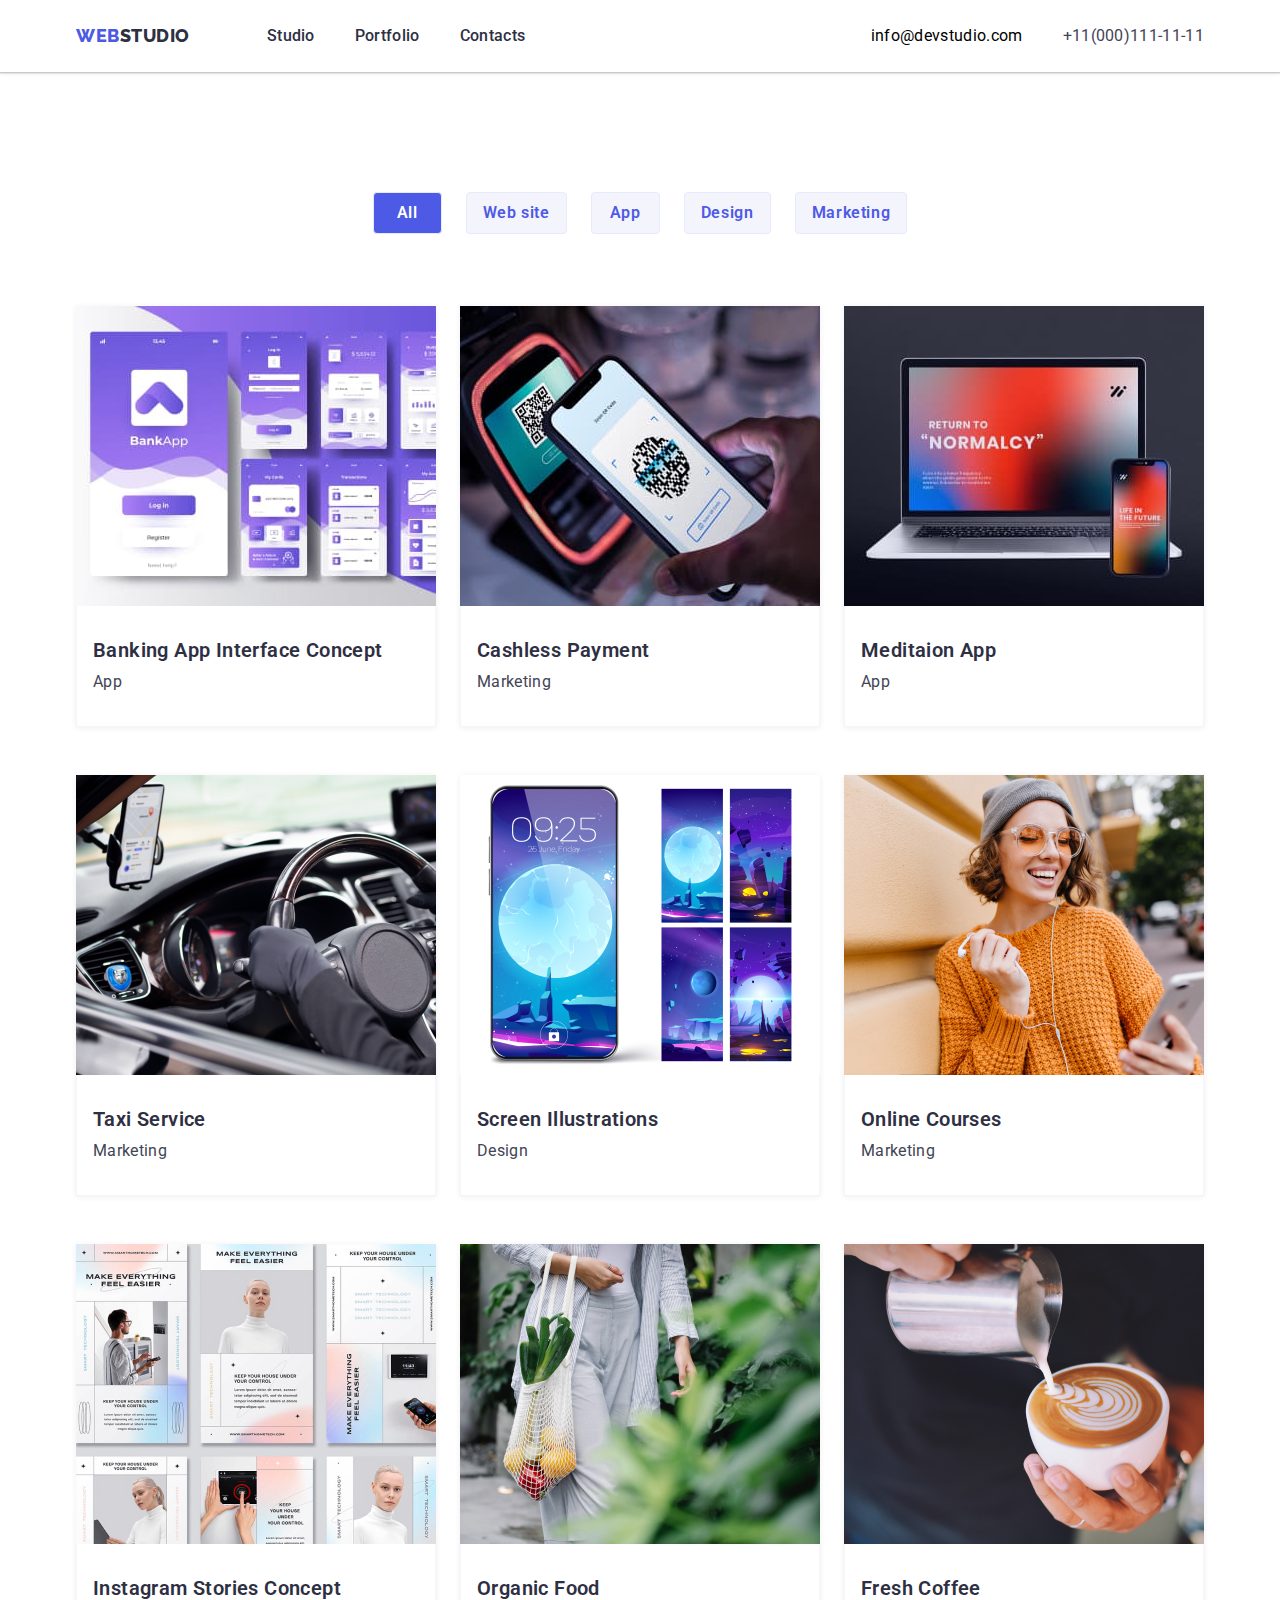
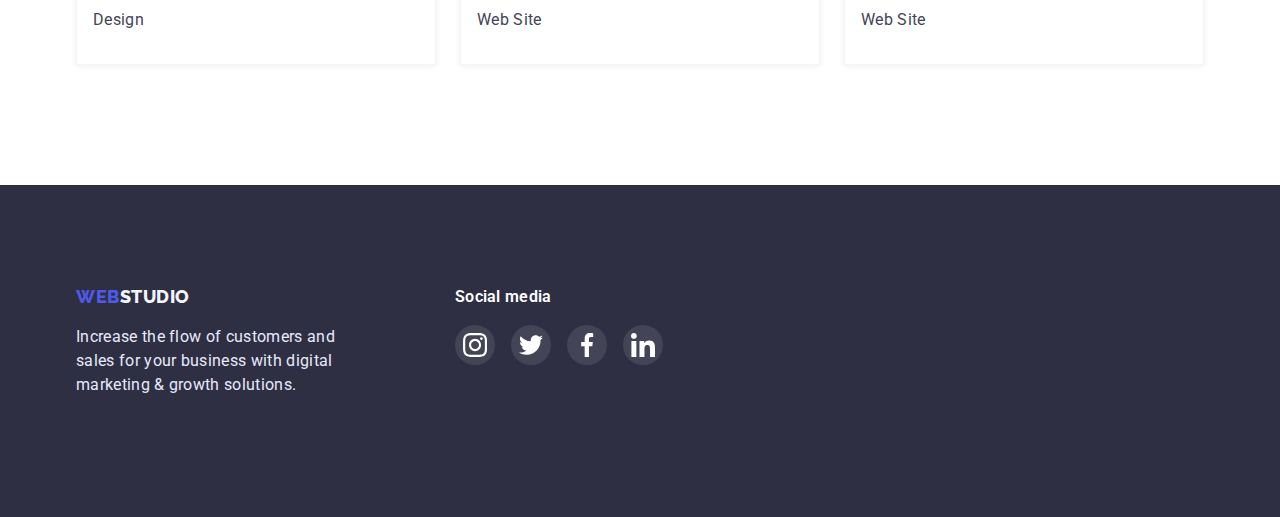
==== Portfolio.html @ 2025ca67 "copy files" ====
<!DOCTYPE html>
<html lang="en">

<head>
    <meta charset="UTF-8">
    <meta http-equiv="X-UA-Compatible" content="IE=edge">
    <meta name="viewport" content="width=device-width, initial-scale=1.0">
    <title>Portfolio</title>
    <link rel="preconnect" href="https://fonts.googleapis.com">
    <link rel="preconnect" href="https://fonts.gstatic.com" crossorigin>
    <link href="https://fonts.googleapis.com/css2?family=Raleway:wght@700&family=Roboto:wght@400;500;700;900&display=swap"
        rel="stylesheet">
        <link rel="stylesheet" href="https://cdn.jsdelivr.net/npm/modern-normalize@1.1.0/modern-normalize.min.css">
    <link rel="stylesheet" href="./style/style.css">
</head>

<body>
<!-- Header -->
    <header class="page-header">
        <div class="container page-header-container">
            <a class="logo link" href="">Web <span class="logo-part">Studio</span> </a>
            <nav class="navigation">
                <ul class="menu">
                    <li class="menu-item list"> <a class="menu-link link" href="./index.html">Studio</a></li>
                    <li class="menu-item list"> <a class="menu-link link" href="./portfolio.html">Portfolio</a></li>
                    <li class="menu-item list"> <a class="menu-link link" href="">Contacts</a></li>
                </ul>
            </nav>

            <ul class="info list">
                <li class="info-item" >
                    <a class="mail link" href="mailto:info@devstudio.com">info@devstudio.com</a>
                </li>
                <li class="info-item">
                    <a class="phone link" href="tel:+11(000)111-11-11">+11(000)111-11-11</a>
                </li>
            </ul>
        </div>
    </header>

    <main>

<!-- Jobs -->
        <section class="jobs section">
            <div class="container">
                <ul class="menu-buttons list" >
                    <li class="menu-buttons-item" ><button class="btn-list-all" type="button">All</button></li>
                    <li class="menu-buttons-item" ><button class="btn-list" type="button">Web site</button></li>
                    <li class="menu-buttons-item" ><button class="btn-list" type="button">App</button></li>
                    <li class="menu-buttons-item" ><button class="btn-list" type="button">Design</button></li>
                    <li class="menu-buttons-item" ><button class="btn-list" type="button">Marketing</button></li>
                </ul>
                
                <ul class="jobs-list list" >
                        <li class="jobs-list-item" >
                            <a class="jobs-link link" href="">
                                <img src="./image/Portfolio/Photo_1.jpg" alt="Banking"> 
                                <div class="jobs-title">
                                    <h3 class="title" >Banking App Interface Concept</h3>
                                    <p class="text" >App</p>
                                </div>
                            </a>
                        </li>
                   
                    
                        <li class="jobs-list-item">
                            <a class="jobs-link link" href="">
                                <img src="./image/Portfolio/Photo_2.jpg" alt="Marketing">
                                <div class="jobs-title">
                                    <h3 class="title" >Cashless Payment</h3>
                                    <p class="text" >Marketing</p>
                                </div>
                            </a>
                        </li>
                   
            
                        <li class="jobs-list-item">
                            <a class="jobs-link link" href="">
                                <img src="./image/Portfolio/Photo_3.jpg" alt="Meditaion">
                                <div class="jobs-title">
                                    <h3 class="title" >Meditaion App</h3>
                                    <p class="text" >App</p>
                                </div>
                            </a>
                        </li>
                   
                    
                    
                        <li class="jobs-list-item">
                            <a class="jobs-link link" href="">
                                <img src="./image/Portfolio/Photo_4.jpg" alt="Marketing">
                                <div class="jobs-title">
                                    <h3 class="title" >Taxi Service</h3>
                                    <p class="text" >Marketing</p>
                                </div>  
                            </a>
                        </li>
                    

                        <li class="jobs-list-item">
                            <a class="jobs-link link" href="">
                                <img src="./image/Portfolio/Photo_5.jpg" alt="Design">
                                <div class="jobs-title">
                                        <h3 class="title" >Screen Illustrations</h3>
                                        <p class="text" >Design</p>
                                </div>
                            </a>
                        </li>
                                       
                    
                        <li class="jobs-list-item">
                            <a class="jobs-link link" href="">
                                <img src="./image/Portfolio/Photo_6.jpg" alt="Marketing">
                                <div class="jobs-title">
                                    <h3 class="title" >Online Courses</h3>
                                    <p class="text" >Marketing</p>
                                </div>
                            </a>
                        </li>
                    

                        <li class="jobs-list-item">
                            <a class="jobs-link link" href="">
                                <img src="./image/Portfolio/Photo_7.jpg" alt="Design">
                                <div class="jobs-title">
                                    <h3 class="title" >Instagram Stories Concept</h3>
                                    <p class="text" >Design</p>
                                </div>
                            </a>
                        </li>  
            
                    
                        <li class="jobs-list-item">
                            <a class="jobs-link link" href="">
                                <img src="./image/Portfolio/Photo_8.jpg" alt="Web Site">
                                <div class="jobs-title">
                                    <h3 class="title" >Organic Food</h3>
                                    <p class="text" >Web Site</p>
                                </div>
                            </a>
                        </li>
                    
                
                        <li class="jobs-list-item">
                            <a class="jobs-link link" href="">
                                <img src="./image/Portfolio/Photo_9.jpg" alt="Web Site">
                                <div class="jobs-title">
                                    <h3 class="title" >Fresh Coffee</h3>
                                    <p class="text" >Web Site</p>
                                </div>
                            </a>
                    
                        </li>
                </ul>   
            </div>
        </section>    

    </main>
<!-- Footer -->
<footer class="footer section">
    <div class="container footer-page" >
        <div class="footer-page-text">
            <a class="logo-footer link" href="">Web<span class="logo-part-studio">Studio</span> </a>
            <p class="footer-text" >Increase the flow of customers and <br> sales for your business with digital <br> marketing & growth solutions.</p>
        </div>
        <div class="footer-page-list">
            <h3 class="footer-text-social">Social media</h3>
            <ul class="footer-list list" >
                <li>
                    <a class="footer-link-svg" href="">
                        <svg class="team-item-svg" width="24" height="24">
                            <use href="./image/symbol-defs.svg#instagram"></use> 
                        </svg>
                    </a>
                </li>
                <li>
                    <a class="footer-link-svg" href="">
                        <svg class="team-item-svg" width="24" height="24">
                            <use href="./image/symbol-defs.svg#twitter"></use> 
                        </svg>
                    </a>
                </li>
                <li>
                    <a class="footer-link-svg" href="">
                        <svg class="team-item-svg" width="24" height="24">
                            <use href="./image/symbol-defs.svg#facebook"></use> 
                        </svg>
                    </a>
                </li>
                <li>
                    <a class="footer-link-svg" href="">
                        <svg class="team-item-svg" width="24" height="24">
                            <use href="./image/symbol-defs.svg#linkedin"></use> 
                        </svg>
                    </a>
                </li>
            </ul>
        </div>
    </div> 
</footer>
</body>
    
</html>
---- style/style.css ----
:root   {
    --accent-color:#4D5AE5;
    --primary-font: 'Roboto';
    --secondary-font: 'Raleway';
    --primary-text-color: #2E2F42;
    --secondary-text-color:#434455 ;
}
body {
    font-family: 'Roboto', sans-serif;
    
}

h1,h2,h3,h4,p   {
   margin-top: 0;
   margin-bottom: 0;
}

ul,li{
    margin-top: 0;
    margin-bottom: 0;
    padding-left: 0;
}

img {
    display: block;
}

.list   {
    list-style: none;
}

.link   {
    text-decoration: none;
}
.container {
    width: 1158px;
    margin-left: auto;
    margin-right: auto;
    padding-left: 15px;
    padding-right: 15px;
}

.title {
    font-family:var(--primary-font);
    font-weight: 600;
    font-size: 20px;
    line-height: 24px;
    letter-spacing: 0.02em;
    color: var(--primary-text-color);
    margin-bottom: 8px;
}
.btn {
    min-width: 170px;
    padding: 16px 32px;
    
    border-radius: 4px;
    border-color: var(--accent-color);
    color: #FFFFFF;
    background: #4D5AE5;
    cursor: pointer;
    font-family: var(--primary-font);
}

.btn:hover,
.btn:focus {
color: var(--primary-text-color)
}
.section {
    padding-top: 120px;
    padding-bottom: 120px;
}



/* __________Studio_________ */



/* =======HEADER======== */
.header {
    
}
.page-header {
    background-color: #FFFFFF;
    padding-top: 24px;
    padding-bottom: 24px;
    box-shadow: 0px 2px 1px rgba(46, 47, 66, 0.08), 0px 1px 1px rgba(46, 47, 66, 0.16), 0px 1px 6px rgba(46, 47, 66, 0.08);
}

.page-header-container {
    display: flex;
    align-items: center;
}

.logo {
    margin-right: 77px;
    font-family:var(--secondary-font);
    font-weight: 800;
    font-size: 18px;
    line-height: 1.33;
    display: flex;
    align-items: center;
    letter-spacing: 0.03em;
    text-transform: uppercase;
    color: var(--accent-color);
}
.logo:hover,
.logo:focus {
    color:var(--accent-color);
}
.logo-part {
    font-family: var(--secondary-font);
    font-weight: 800;
    font-size: 18px;
    line-height: 1.33;
    display: flex;
    align-items: center;
    letter-spacing: 0.03em;
    text-transform: uppercase;
    color: var(--primary-text-color);
}
.logo-part:hover,
.logo-part:focus {
    color: var(--accent-color);
}


.navigation {
    display: flex;
    align-items: center;
}

.menu {
    display: flex;
    align-items: center;
}

.menu-item:not(:last-child) {
    margin-right: 40px;
}

.menu-link {
    font-family: var(--primary-font);
    font-weight: 500;
    font-size: 16px;
    line-height: 1.5;
    letter-spacing: 0.02em;
    color:var(--primary-text-color);
}
.menu-link:hover,
.menu-link:focus   {
    color: var(--accent-color);
}

.info {
    margin-left: auto;
    display: flex;
    align-items: center;
}
.info-item {
    
}

.mail {
    margin-right: 40px;
    font-family:var(--primary-font);
    font-weight: 400;
    font-size: 16px;
    line-height: 1.5;
    letter-spacing: 0.02em;
    color: var(--secondary-font);
}
.mail:hover,
.mail:focus{
    color: var(--accent-color);
}
.phone {
    font-family:var(--primary-font);
    font-weight: 400;
    font-size: 16px;
    line-height: 1.5;
    letter-spacing: 0.02em;
    color: var(--secondary-text-color);
 }


.phone:hover,
.phone:focus {
    color: var(--accent-color);
}
/* =======HEADER======== */

/* =========HERO=========== */


.hero {
    padding-top: 192px;
    padding-bottom: 192px;
    text-align: center;
    background: #2E2F42;
}
.hero-title {
    margin-left: auto;
    margin-right: auto;
    max-width: 500px;
    margin-bottom: 48px;
    font-family: var(--primary-font);
    font-weight: 600;
    font-size: 56px;
    line-height: 1.07;
    letter-spacing: 0.02em;
    color: #FFFFFF;
}
.hero-box {
    background-image: linear-gradient(to right, rgba(46, 47, 66, 0.7) , rgba(46, 47, 66, 0.7)),url(../image/people-office\ 1.jpg);
    background-size: cover;
    background-position: center;
    max-width: 1440px;
    height: 600px;
    margin-left: auto;
    margin-right: auto;
}
/* =========HERO=========== */

/* =========BENEFITS========= */

.benefits {
    background: #FFFFFF;
    padding-bottom: 0;
}

.icon {
    width: 264px;
    height: 112px;
    background: #F4F4FD;
    border-radius: 4px;
    padding: 24px 100px;
    margin-bottom: 8px;
}
.icon-items {
    width: 64px;
    height: 64px;
}

.text {
    font-family: 'Roboto';
    font-style: normal;
    font-weight: 400;
    font-size: 16px;
    line-height: 24px;
    letter-spacing: 0.02em;
    color: #434455;
}

.title-benefits {
    font-family: 'Roboto';
    font-style: normal;
    font-weight: 600;
    font-size: 20px;
    line-height: 24px;
    letter-spacing: 0.02em;
    color: #2E2F42;
    margin-bottom: 8px;
}

.benefits-list {
    display: flex;
    gap: 24px;
}

.benefits-item {

}
/* =========BENEFITS========= */

/* ==========SERVICES========== */
.services {
    background: #FFFFFF;
}



.services-title {
    margin-bottom: 72px;
    font-family: var(--primary-font);
    font-weight: 600;
    font-size: 36px;
    line-height: 1.11;
    text-align: center;
    letter-spacing: 0.02em;
    text-transform: capitalize;
    color: var(--primary-text-color);
}

.services-list {
    justify-content: center;
    display: flex;
    align-items: center;
    flex-basis: calc((100%-48px)/3);
}
.services-img:not(:last-child) {
    margin-right: 24px;
}

.services-img {
    border: 1px solid #E7E9FC;
}
/* ==========SERVICES========== */

/* ============TEAM============ */

.team {
    background: #F4F4FD;
    
}

.team-title {
    margin-bottom: 72px;
    font-family: var(--primary-font);
    font-weight: 600;
    font-size: 36px;
    line-height: 1.11;
    text-align: center;
    letter-spacing: 0.02em;
    text-transform: capitalize;
    color:var(--primary-text-color);
}


.team-link-svg {
    background: var(--accent-color);
    border-radius: 50%;
    display:flex;
    justify-content: center;
    align-items: center;
    width: 40px;
    height: 40px;
}

.team-item-svg  {
    fill: #FFFFFF;
}
.footer-link-svg:hover,
.footer-link-svg:focus {
    background-color: #31D0AA;
}
.team-list-svg {
    display: flex;
    justify-content: center;
    align-items: center;
    gap: 24px;
    margin-top: 8px;
   
    
}
.team-list {
    display: flex;
    justify-content: center;
    flex-basis: calc((100%-48px)/4);
}
.team-item:not(:last-child) {
    margin-right: 24px;
}

.team-item {
   
}
.team-text {

}
.team-card {
    background-color: #FFFFFF;
    padding: 32px 16px;
    box-shadow: 0px 1px 6px rgba(46, 47, 66, 0.08), 0px 1px 1px rgba(46, 47, 66, 0.16), 0px 2px 1px rgba(46, 47, 66, 0.08);
    border-radius: 0px 0px 4px 4px;
    text-align: center;
}
.title-team {
    margin-bottom: 8px;
}
/* ============TEAM============ */

/* =========CUSTOMERS============== */
.customers-list {
    display: flex;
    gap: 24px;
    justify-content: center;
    align-items: center;
    margin-top: 72px;
   
}
.customers-link {
    display: flex;
    justify-content: center;
    align-items: center;
    width:100%;
    height:100%;
    fill: #8E8F99;
    border: 1px solid #8E8F99;
    border-radius: 4px;
}
.customers-list-svg {
    width: 168px;
    height: 88px;
}

.customers-item-svg {
    width: 104px;
    height: 56px;
    
}
.customers-link:hover,
.customers-link:focus   {
    fill:#4D5AE5;
    border: 1px solid #4D5AE5;
    border-radius: 4px;
}
/* =========CUSTOMERS============== */
    
/* =========LIST-BUTTONS=========== */

.list-buttons {
    background-color: #FFFFFF;
}
.btn-list-all {
    padding: 8px 16px;
    min-width: 69px;
    border: 1px solid #E7E9FC;
    border-radius: 4px;
    background: #4D5AE5;
    color: #FFFFFF;
    font-family: 'Roboto';
    font-style: normal;
    font-weight: 600;
    font-size: 16px;
    line-height: 24px;
    text-align: center;
    letter-spacing: 0.04em;
    cursor: pointer;
}

.menu-buttons-item:not(:last-child)  {
    margin-right: 24px;
}

.btn-list {
    padding: 8px 16px;
    min-width: 69px;
    border: 1px solid #E7E9FC;
    border-radius: 4px;
    background: #F4F4FD;
    font-family: 'Roboto';
    font-style: normal;
    font-weight: 600;
    font-size: 16px;
    line-height: 24px;
    text-align: center;
    letter-spacing: 0.04em;
    color: #4D5AE5;
    cursor: pointer;
}

.btn-list:hover,
.btn-list:focus {
    background-color: var(--accent-color);
    color: #FFFFFF;
    box-shadow: 0px 1px 6px rgba(46, 47, 66, 0.08), 0px 1px 1px rgba(46, 47, 66, 0.16), 0px 2px 1px rgba(46, 47, 66, 0.08);
}
.menu-buttons {
    display: flex;
    align-items: center;
    justify-content: center;
    margin-bottom: 72px;
}

.menu-buttons-item {

}
/* =========LIST-BUTTONS=========== */

/* ==========JOBS========== */

.jobs-link  {
    display: block;  
}

.jobs-list {
    display: flex;
    flex-wrap: wrap;
    align-items: center;
    column-gap: 24px;
    row-gap: 48px;
}

.jobs-list-item {
    box-shadow: 0px 1px 6px rgba(46, 47, 66, 0.08);
}

.jobs-title {
    background-color: #FFFFFF;
    border: 0.5px solid #F4F4FD;
    border-top: transparent;
    padding-top: 32px;
    padding-bottom: 32px;
    padding-left: 16px;
    
}   

.jobs-link:hover,
.jobs-link:focus{
    box-shadow: 0px 1px 6px rgba(46, 47, 66, 0.08), 0px 1px 1px rgba(46, 47, 66, 0.16), 0px 2px 1px rgba(46, 47, 66, 0.08);
}
/* ==========JOBS========== */


/* ==============FOOTER=============== */

.footer {
    padding-top: 100px;
    background: #2E2F42;
}
.footer-page {
    display: flex;
    justify-content: ;
    align-items: flex-start;
}
.footer-page-text {
    margin-right: 120px;
}

.footer-list {
    display: flex;
    align-items: center;
    gap: 16px;
    margin-top: 16px;
}

.footer-link-svg {
    background: rgba(255, 255, 255, 0.1);
    border-radius: 50%;
    display:flex;
    justify-content: center;
    align-items: center;
    width: 40px;
    height: 40px;   
}

.footer-text {
    color: #FFFFFF;
    font-family: 'Roboto';
    font-style: normal;
    font-weight: 400;
    font-size: 16px;
    line-height: 24px;
    letter-spacing: 0.02em;
    color: #E7E9FC;
}
.footer-text-social {
    font-family: 'Roboto';
    font-style: normal;
    font-weight: 600;
    font-size: 16px;
    line-height: 24px;
    letter-spacing: 0.02em;
    color: #FFFFFF;

}
.logo-footer {
    display: block;
    margin-bottom: 16px;
    font-family: var(--secondary-font);
    font-weight: 800;
    font-size: 18px;
    line-height: 1.33;
    letter-spacing: 0.03em;
    text-transform: uppercase;
    color: var(--accent-color);
}
.logo-footer:hover,
.logo-footer:focus {
    color: var(--accent-color);
}

.logo-part {
    font-family: var(--secondary-font);
    font-weight: 800;
    font-size: 18px;
    line-height: 1.33;
    letter-spacing: 0.03em;
    text-transform: uppercase;
    color: var(--primary-text-color);
}
.logo-part-studio {
    color: #F4F4FD;
    font-family: 'Raleway';
    font-style: normal;
    font-weight: 800;
    font-size: 18px;
    line-height: 21px;
    letter-spacing: 0.03em;
    text-transform: uppercase;
}


.logo-part:hover,
.logo-part:focus {
    color: var(--accent-color);
}
/* ==============FOOTER=============== */
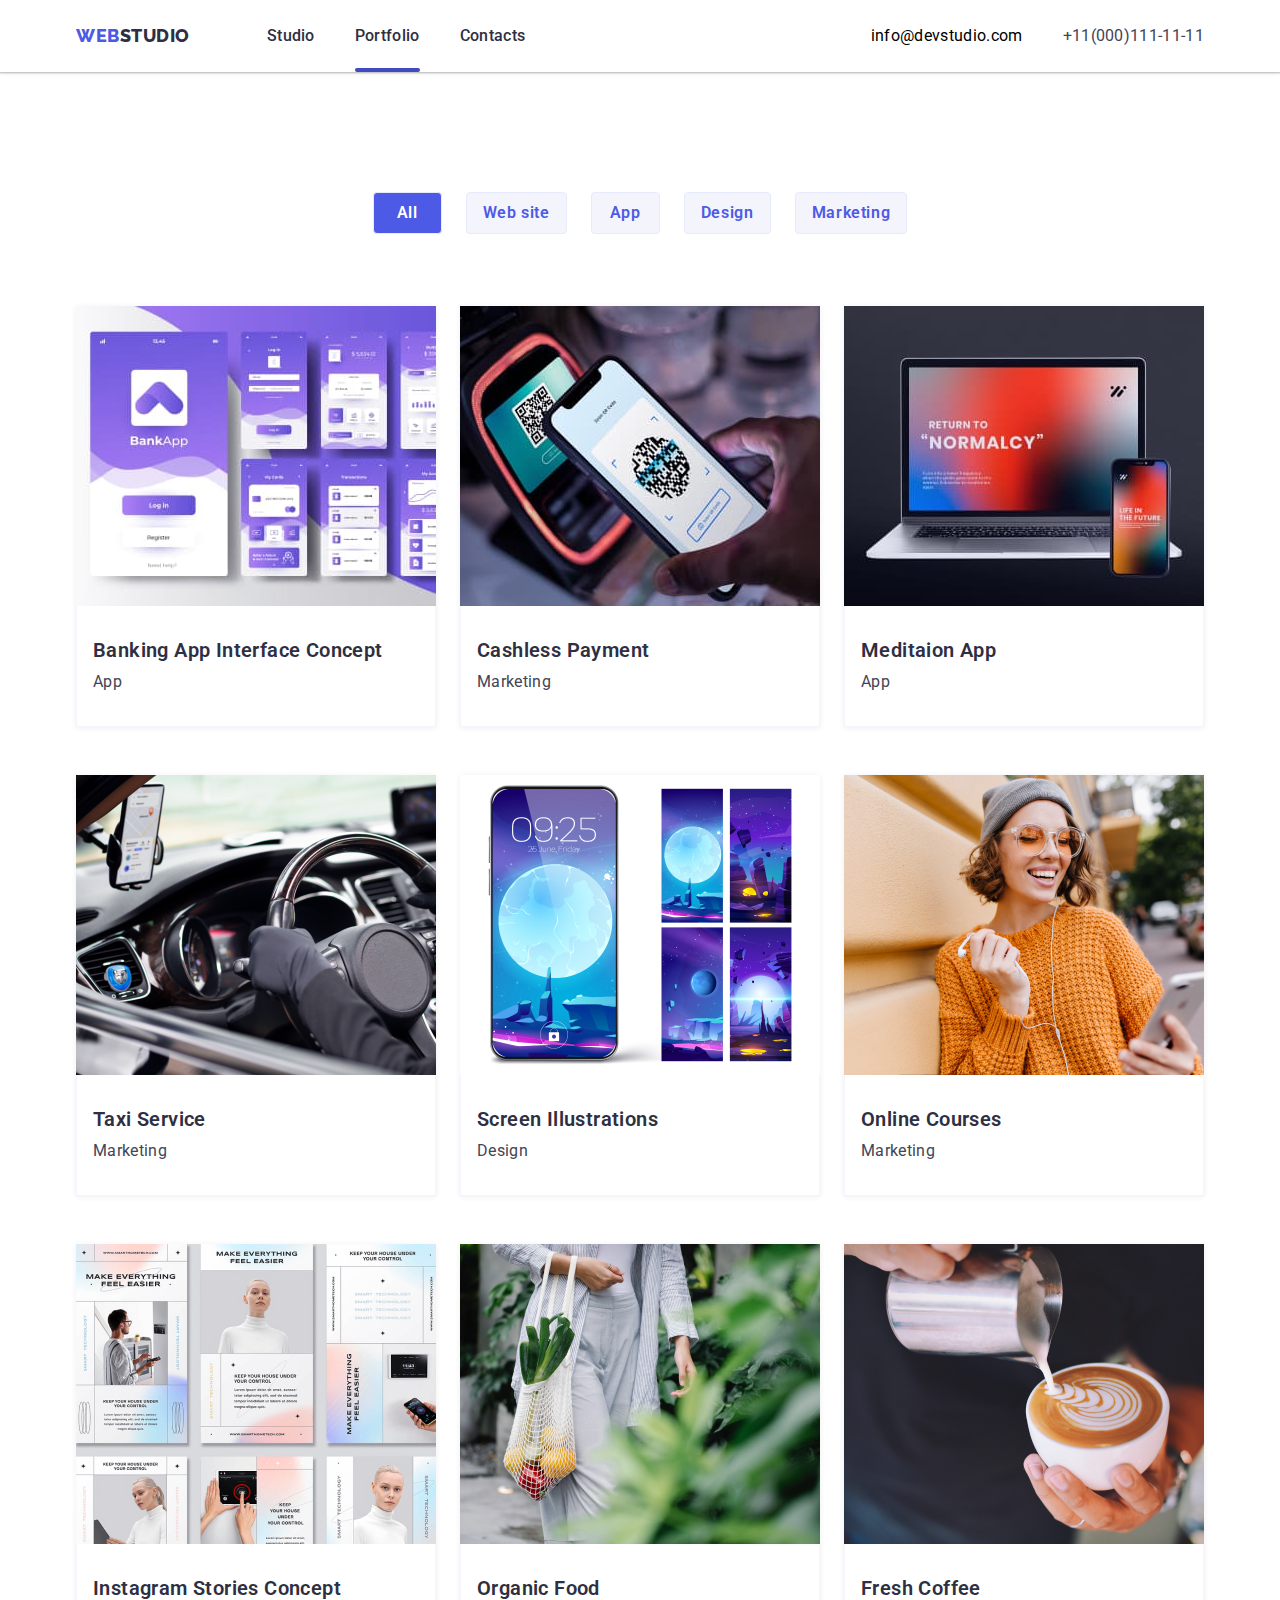
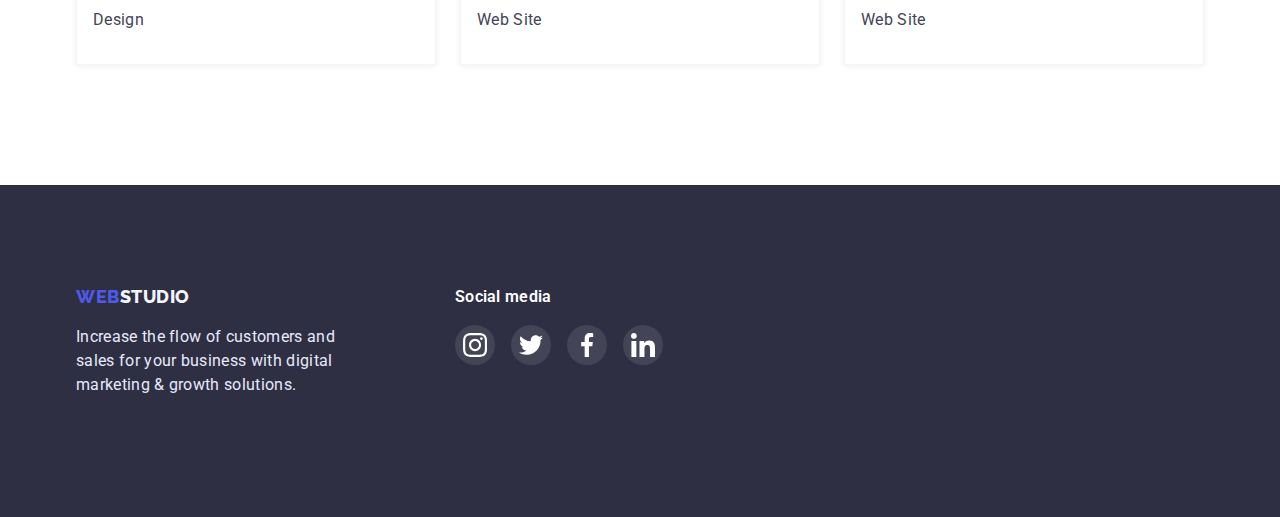
==== commit 577d67db: "five" ====
--- a/Portfolio.html
+++ b/Portfolio.html
@@ -15,14 +15,14 @@
 </head>
 
 <body>
-<!-- Header -->
+    <!-- Header -->
     <header class="page-header">
         <div class="container page-header-container">
             <a class="logo link" href="">Web <span class="logo-part">Studio</span> </a>
             <nav class="navigation">
                 <ul class="menu">
                     <li class="menu-item list"> <a class="menu-link link" href="./index.html">Studio</a></li>
-                    <li class="menu-item list"> <a class="menu-link link" href="./portfolio.html">Portfolio</a></li>
+                    <li class="menu-item list"> <a class="menu-link link active" href="./portfolio.html">Portfolio</a></li>
                     <li class="menu-item list"> <a class="menu-link link" href="">Contacts</a></li>
                 </ul>
             </nav>
@@ -40,7 +40,7 @@
 
     <main>
 
-<!-- Jobs -->
+        <!-- Jobs -->
         <section class="jobs section">
             <div class="container">
                 <ul class="menu-buttons list" >
@@ -54,7 +54,11 @@
                 <ul class="jobs-list list" >
                         <li class="jobs-list-item" >
                             <a class="jobs-link link" href="">
-                                <img src="./image/Portfolio/Photo_1.jpg" alt="Banking"> 
+                                <div class="jobs-link-overlay">
+                                    <img src="./image/Portfolio/Photo_1.jpg" alt="Banking"> 
+                                    <p class="overlay">14 Stylish and User-Friendly App Design Concepts · Task Manager App · Calorie Tracker App · Exotic Fruit Ecommerce App · Cloud Storage App</p>
+                                </div>
+                               
                                 <div class="jobs-title">
                                     <h3 class="title" >Banking App Interface Concept</h3>
                                     <p class="text" >App</p>
@@ -65,7 +69,11 @@
                     
                         <li class="jobs-list-item">
                             <a class="jobs-link link" href="">
-                                <img src="./image/Portfolio/Photo_2.jpg" alt="Marketing">
+                                <div class="jobs-link-overlay">
+                                    <img src="./image/Portfolio/Photo_2.jpg" alt="Marketing">
+                                    <p class="overlay">14 Stylish and User-Friendly App Design Concepts · Task Manager App · Calorie Tracker App · Exotic Fruit Ecommerce App · Cloud Storage App</p>
+                                </div>
+                                    
                                 <div class="jobs-title">
                                     <h3 class="title" >Cashless Payment</h3>
                                     <p class="text" >Marketing</p>
@@ -76,7 +84,11 @@
             
                         <li class="jobs-list-item">
                             <a class="jobs-link link" href="">
-                                <img src="./image/Portfolio/Photo_3.jpg" alt="Meditaion">
+                                <div class="jobs-link-overlay">
+                                    <img src="./image/Portfolio/Photo_3.jpg" alt="Meditaion">
+                                    <p class="overlay">14 Stylish and User-Friendly App Design Concepts · Task Manager App · Calorie Tracker App · Exotic Fruit Ecommerce App · Cloud Storage App</p>
+                                </div>
+                                
                                 <div class="jobs-title">
                                     <h3 class="title" >Meditaion App</h3>
                                     <p class="text" >App</p>
@@ -88,7 +100,10 @@
                     
                         <li class="jobs-list-item">
                             <a class="jobs-link link" href="">
-                                <img src="./image/Portfolio/Photo_4.jpg" alt="Marketing">
+                                <div class="jobs-link-overlay">
+                                    <img src="./image/Portfolio/Photo_4.jpg" alt="Meditaion">
+                                    <p class="overlay">14 Stylish and User-Friendly App Design Concepts · Task Manager App · Calorie Tracker App · Exotic Fruit Ecommerce App · Cloud Storage App</p>
+                                </div>
                                 <div class="jobs-title">
                                     <h3 class="title" >Taxi Service</h3>
                                     <p class="text" >Marketing</p>
@@ -99,7 +114,10 @@
 
                         <li class="jobs-list-item">
                             <a class="jobs-link link" href="">
-                                <img src="./image/Portfolio/Photo_5.jpg" alt="Design">
+                                <div class="jobs-link-overlay">
+                                    <img src="./image/Portfolio/Photo_5.jpg" alt="Meditaion">
+                                    <p class="overlay">14 Stylish and User-Friendly App Design Concepts · Task Manager App · Calorie Tracker App · Exotic Fruit Ecommerce App · Cloud Storage App</p>
+                                </div>
                                 <div class="jobs-title">
                                         <h3 class="title" >Screen Illustrations</h3>
                                         <p class="text" >Design</p>
@@ -110,7 +128,10 @@
                     
                         <li class="jobs-list-item">
                             <a class="jobs-link link" href="">
-                                <img src="./image/Portfolio/Photo_6.jpg" alt="Marketing">
+                                <div class="jobs-link-overlay">
+                                    <img src="./image/Portfolio/Photo_6.jpg" alt="Meditaion">
+                                    <p class="overlay">14 Stylish and User-Friendly App Design Concepts · Task Manager App · Calorie Tracker App · Exotic Fruit Ecommerce App · Cloud Storage App</p>
+                                </div>
                                 <div class="jobs-title">
                                     <h3 class="title" >Online Courses</h3>
                                     <p class="text" >Marketing</p>
@@ -121,7 +142,10 @@
 
                         <li class="jobs-list-item">
                             <a class="jobs-link link" href="">
-                                <img src="./image/Portfolio/Photo_7.jpg" alt="Design">
+                                <div class="jobs-link-overlay">
+                                    <img src="./image/Portfolio/Photo_7.jpg" alt="Meditaion">
+                                    <p class="overlay">14 Stylish and User-Friendly App Design Concepts · Task Manager App · Calorie Tracker App · Exotic Fruit Ecommerce App · Cloud Storage App</p>
+                                </div>
                                 <div class="jobs-title">
                                     <h3 class="title" >Instagram Stories Concept</h3>
                                     <p class="text" >Design</p>
@@ -132,7 +156,10 @@
                     
                         <li class="jobs-list-item">
                             <a class="jobs-link link" href="">
-                                <img src="./image/Portfolio/Photo_8.jpg" alt="Web Site">
+                                <div class="jobs-link-overlay">
+                                    <img src="./image/Portfolio/Photo_8.jpg" alt="Meditaion">
+                                    <p class="overlay">14 Stylish and User-Friendly App Design Concepts · Task Manager App · Calorie Tracker App · Exotic Fruit Ecommerce App · Cloud Storage App</p>
+                                </div>
                                 <div class="jobs-title">
                                     <h3 class="title" >Organic Food</h3>
                                     <p class="text" >Web Site</p>
@@ -143,7 +170,10 @@
                 
                         <li class="jobs-list-item">
                             <a class="jobs-link link" href="">
-                                <img src="./image/Portfolio/Photo_9.jpg" alt="Web Site">
+                                <div class="jobs-link-overlay">
+                                    <img src="./image/Portfolio/Photo_9.jpg" alt="Meditaion">
+                                    <p class="overlay">14 Stylish and User-Friendly App Design Concepts · Task Manager App · Calorie Tracker App · Exotic Fruit Ecommerce App · Cloud Storage App</p>
+                                </div>
                                 <div class="jobs-title">
                                     <h3 class="title" >Fresh Coffee</h3>
                                     <p class="text" >Web Site</p>
@@ -156,48 +186,48 @@
         </section>    
 
     </main>
-<!-- Footer -->
-<footer class="footer section">
-    <div class="container footer-page" >
-        <div class="footer-page-text">
-            <a class="logo-footer link" href="">Web<span class="logo-part-studio">Studio</span> </a>
-            <p class="footer-text" >Increase the flow of customers and <br> sales for your business with digital <br> marketing & growth solutions.</p>
-        </div>
-        <div class="footer-page-list">
-            <h3 class="footer-text-social">Social media</h3>
-            <ul class="footer-list list" >
-                <li>
-                    <a class="footer-link-svg" href="">
-                        <svg class="team-item-svg" width="24" height="24">
-                            <use href="./image/symbol-defs.svg#instagram"></use> 
-                        </svg>
-                    </a>
-                </li>
-                <li>
-                    <a class="footer-link-svg" href="">
-                        <svg class="team-item-svg" width="24" height="24">
-                            <use href="./image/symbol-defs.svg#twitter"></use> 
-                        </svg>
-                    </a>
-                </li>
-                <li>
-                    <a class="footer-link-svg" href="">
-                        <svg class="team-item-svg" width="24" height="24">
-                            <use href="./image/symbol-defs.svg#facebook"></use> 
-                        </svg>
-                    </a>
-                </li>
-                <li>
-                    <a class="footer-link-svg" href="">
-                        <svg class="team-item-svg" width="24" height="24">
-                            <use href="./image/symbol-defs.svg#linkedin"></use> 
-                        </svg>
-                    </a>
-                </li>
-            </ul>
-        </div>
-    </div> 
-</footer>
+    <!-- Footer -->
+    <footer class="footer section">
+        <div class="container footer-page" >
+            <div class="footer-page-text">
+                <a class="logo-footer link" href="">Web<span class="logo-part-studio">Studio</span> </a>
+                <p class="footer-text" >Increase the flow of customers and <br> sales for your business with digital <br> marketing & growth solutions.</p>
+            </div>
+            <div class="footer-page-list">
+                <h3 class="footer-text-social">Social media</h3>
+                <ul class="footer-list list" >
+                    <li>
+                        <a class="footer-link-svg" href="">
+                            <svg class="team-item-svg" width="24" height="24">
+                                <use href="./image/symbol-defs.svg#instagram"></use> 
+                            </svg>
+                        </a>
+                    </li>
+                    <li>
+                        <a class="footer-link-svg" href="">
+                            <svg class="team-item-svg" width="24" height="24">
+                                <use href="./image/symbol-defs.svg#twitter"></use> 
+                            </svg>
+                        </a>
+                    </li>
+                    <li>
+                        <a class="footer-link-svg" href="">
+                            <svg class="team-item-svg" width="24" height="24">
+                                <use href="./image/symbol-defs.svg#facebook"></use> 
+                            </svg>
+                        </a>
+                    </li>
+                    <li>
+                        <a class="footer-link-svg" href="">
+                            <svg class="team-item-svg" width="24" height="24">
+                                <use href="./image/symbol-defs.svg#linkedin"></use> 
+                            </svg>
+                        </a>
+                    </li>
+                </ul>
+            </div>
+        </div> 
+    </footer>
 </body>
     
 </html>--- a/style/style.css
+++ b/style/style.css
@@ -51,9 +51,9 @@
     margin-bottom: 8px;
 }
 .btn {
+    transition: color 250ms cubic-bezier(0.4, 0, 0.2, 1);
     min-width: 170px;
     padding: 16px 32px;
-    
     border-radius: 4px;
     border-color: var(--accent-color);
     color: #FFFFFF;
@@ -64,8 +64,14 @@
 
 .btn:hover,
 .btn:focus {
-color: var(--primary-text-color)
-}
+color: #FFFFFF;
+background: #404BBF;
+box-shadow: 0px 4px 4px rgba(0, 0, 0, 0.15);
+border-radius: 4px;
+
+}
+
+
 .section {
     padding-top: 120px;
     padding-bottom: 120px;
@@ -94,6 +100,7 @@
 }
 
 .logo {
+    transition: color 250ms cubic-bezier(0.4, 0, 0.2, 1);
     margin-right: 77px;
     font-family:var(--secondary-font);
     font-weight: 800;
@@ -105,11 +112,14 @@
     text-transform: uppercase;
     color: var(--accent-color);
 }
+
 .logo:hover,
 .logo:focus {
-    color:var(--accent-color);
-}
+    color: #2E2F42;
+}
+
 .logo-part {
+    transition: color 250ms cubic-bezier(0.4, 0, 0.2, 1);
     font-family: var(--secondary-font);
     font-weight: 800;
     font-size: 18px;
@@ -139,8 +149,12 @@
 .menu-item:not(:last-child) {
     margin-right: 40px;
 }
-
+.menu-item {
+    
+}
 .menu-link {
+    position: relative;
+    transition: color 250ms cubic-bezier(0.4, 0, 0.2, 1);
     font-family: var(--primary-font);
     font-weight: 500;
     font-size: 16px;
@@ -152,6 +166,17 @@
 .menu-link:focus   {
     color: var(--accent-color);
 }
+.menu-link.active::after {
+    content: '';
+    position: absolute;
+    display: block;
+    top: 42px;
+    width: 100%;
+    height: 4px;
+    background: #404BBF;
+    border-radius: 2px;
+}
+
 
 .info {
     margin-left: auto;
@@ -163,6 +188,7 @@
 }
 
 .mail {
+    transition: color 250ms cubic-bezier(0.4, 0, 0.2, 1);
     margin-right: 40px;
     font-family:var(--primary-font);
     font-weight: 400;
@@ -176,6 +202,7 @@
     color: var(--accent-color);
 }
 .phone {
+    transition: color 250ms cubic-bezier(0.4, 0, 0.2, 1);
     font-family:var(--primary-font);
     font-weight: 400;
     font-size: 16px;
@@ -183,7 +210,6 @@
     letter-spacing: 0.02em;
     color: var(--secondary-text-color);
  }
-
 
 .phone:hover,
 .phone:focus {
@@ -329,6 +355,7 @@
 
 
 .team-link-svg {
+    transition:background-color 250ms cubic-bezier(0.4, 0, 0.2, 1);
     background: var(--accent-color);
     border-radius: 50%;
     display:flex;
@@ -337,14 +364,15 @@
     width: 40px;
     height: 40px;
 }
+.team-link-svg:hover,
+.team-link-svg:focus{
+    background: #404BBF;
+}
 
 .team-item-svg  {
     fill: #FFFFFF;
 }
-.footer-link-svg:hover,
-.footer-link-svg:focus {
-    background-color: #31D0AA;
-}
+
 .team-list-svg {
     display: flex;
     justify-content: center;
@@ -362,6 +390,7 @@
 .team-item:not(:last-child) {
     margin-right: 24px;
 }
+
 
 .team-item {
    
@@ -388,9 +417,9 @@
     justify-content: center;
     align-items: center;
     margin-top: 72px;
-   
 }
 .customers-link {
+    transition:background-color 250ms cubic-bezier(0.4, 0, 0.2, 1);
     display: flex;
     justify-content: center;
     align-items: center;
@@ -400,25 +429,24 @@
     border: 1px solid #8E8F99;
     border-radius: 4px;
 }
+.customers-link:hover,
+.customers-link:focus {
+    fill: #4D5AE5;
+    border: 1px solid #4D5AE5;
+    border-radius: 4px;
+}
 .customers-list-svg {
     width: 168px;
     height: 88px;
 }
-
 .customers-item-svg {
     width: 104px;
-    height: 56px;
-    
-}
-.customers-link:hover,
-.customers-link:focus   {
-    fill:#4D5AE5;
-    border: 1px solid #4D5AE5;
-    border-radius: 4px;
-}
+    height: 56px; 
+}
+
 /* =========CUSTOMERS============== */
     
-/* =========LIST-BUTTONS=========== */
+/* ==========JOBS========== */
 
 .list-buttons {
     background-color: #FFFFFF;
@@ -445,6 +473,7 @@
 }
 
 .btn-list {
+    transition: background-color 250ms cubic-bezier(0.4, 0, 0.2, 1), color 250ms cubic-bezier(0.4, 0, 0.2, 1);
     padding: 8px 16px;
     min-width: 69px;
     border: 1px solid #E7E9FC;
@@ -477,12 +506,41 @@
 .menu-buttons-item {
 
 }
-/* =========LIST-BUTTONS=========== */
-
-/* ==========JOBS========== */
 
 .jobs-link  {
-    display: block;  
+    display: block;
+
+}
+.jobs-link:hover,
+.jobs-link:focus{
+    box-shadow: 0px 1px 6px rgba(46, 47, 66, 0.08), 0px 1px 1px rgba(46, 47, 66, 0.16), 0px 2px 1px rgba(46, 47, 66, 0.08);
+}
+
+.jobs-link-overlay {
+    position: relative;
+    overflow: hidden;
+}
+.overlay {
+    position: absolute;
+    transform: translate(0,100%);
+    top: 0;
+    left: 0;
+    width: 100%;
+    height: 100%;
+    transition: transform 250ms cubic-bezier(0.4, 0, 0.2, 1);
+    padding: 40px 32px 164px;
+    font-family: 'Roboto';
+    font-style: normal;
+    font-weight: 400;
+    font-size: 16px;
+    line-height: 24px;
+    letter-spacing: 0.02em;
+    color: #F4F4FD;
+    background: #4D5AE5;
+
+}
+.jobs-list-item:hover   .overlay    {
+    transform: translate(0,0);
 }
 
 .jobs-list {
@@ -495,6 +553,7 @@
 
 .jobs-list-item {
     box-shadow: 0px 1px 6px rgba(46, 47, 66, 0.08);
+    
 }
 
 .jobs-title {
@@ -507,10 +566,7 @@
     
 }   
 
-.jobs-link:hover,
-.jobs-link:focus{
-    box-shadow: 0px 1px 6px rgba(46, 47, 66, 0.08), 0px 1px 1px rgba(46, 47, 66, 0.16), 0px 2px 1px rgba(46, 47, 66, 0.08);
-}
+
 /* ==========JOBS========== */
 
 
@@ -537,6 +593,7 @@
 }
 
 .footer-link-svg {
+    transition: background-color 250ms cubic-bezier(0.4, 0, 0.2, 1);
     background: rgba(255, 255, 255, 0.1);
     border-radius: 50%;
     display:flex;
@@ -546,6 +603,10 @@
     height: 40px;   
 }
 
+.footer-link-svg:hover,
+.footer-link-svg:focus {
+    background-color: #31D0AA;
+}
 .footer-text {
     color: #FFFFFF;
     font-family: 'Roboto';
@@ -567,6 +628,7 @@
 
 }
 .logo-footer {
+    transition: color 250ms cubic-bezier(0.4, 0, 0.2, 1);
     display: block;
     margin-bottom: 16px;
     font-family: var(--secondary-font);
@@ -579,7 +641,7 @@
 }
 .logo-footer:hover,
 .logo-footer:focus {
-    color: var(--accent-color);
+    color: #F4F4FD;
 }
 
 .logo-part {
@@ -592,6 +654,7 @@
     color: var(--primary-text-color);
 }
 .logo-part-studio {
+    transition: color 250ms cubic-bezier(0.4, 0, 0.2, 1);
     color: #F4F4FD;
     font-family: 'Raleway';
     font-style: normal;
@@ -602,9 +665,63 @@
     text-transform: uppercase;
 }
 
-
-.logo-part:hover,
-.logo-part:focus {
+.logo-part-studio:hover,
+.logo-part-studio:focus {
     color: var(--accent-color);
 }
-/* ==============FOOTER=============== */+/* ==============FOOTER=============== */
+
+/* ==============MODAL=============== */
+.backdrop {
+    position: fixed;
+    z-index: 100;
+    top: 0;
+    left: 0;
+    width: 100%;
+    height: 100%;
+    background: rgba(46, 47, 66, 0.4);
+    transition: opacity 250ms cubic-bezier(0.4, 0, 0.2, 1), visibility 250ms cubic-bezier(0.4, 0, 0.2, 1);
+}
+.backdrop.is-hidden {
+    opacity: 0;
+    visibility: hidden;
+    pointer-events: none;
+}
+.modal {
+    position: absolute;
+    top: 50%;
+    left: 50%;
+    transform: translate(-50%,-50%);
+    width: 408px;
+    height: 576px;
+    background: #FCFCFC;
+}
+.modal-btn {
+    transition: background-color 250ms cubic-bezier(0.4, 0, 0.2, 1), color 250ms cubic-bezier(0.4, 0, 0.2, 1);
+    position: absolute;
+    top: 24px;
+    right: 24px;
+    display: flex;
+    justify-content: center;
+    align-items: center;
+    width: 24px;
+    height: 24px;
+    padding: 0;
+    background: #E7E9FC;
+    border: 1px solid rgba(0, 0, 0, 0.1);
+    border-radius: 50%;
+    cursor: pointer;
+}
+.modal-close {
+    transition: fill 250ms cubic-bezier(0.4, 0, 0.2, 1);    
+}
+
+.modal-btn:hover,
+.modal-btn:focus{
+    background: #404BBF;
+}
+.modal-btn:hover .modal-close,
+.modal-btn:focus .modal-close {
+    fill:  #FFFFFF;
+}
+/* ==============MODAL=============== */